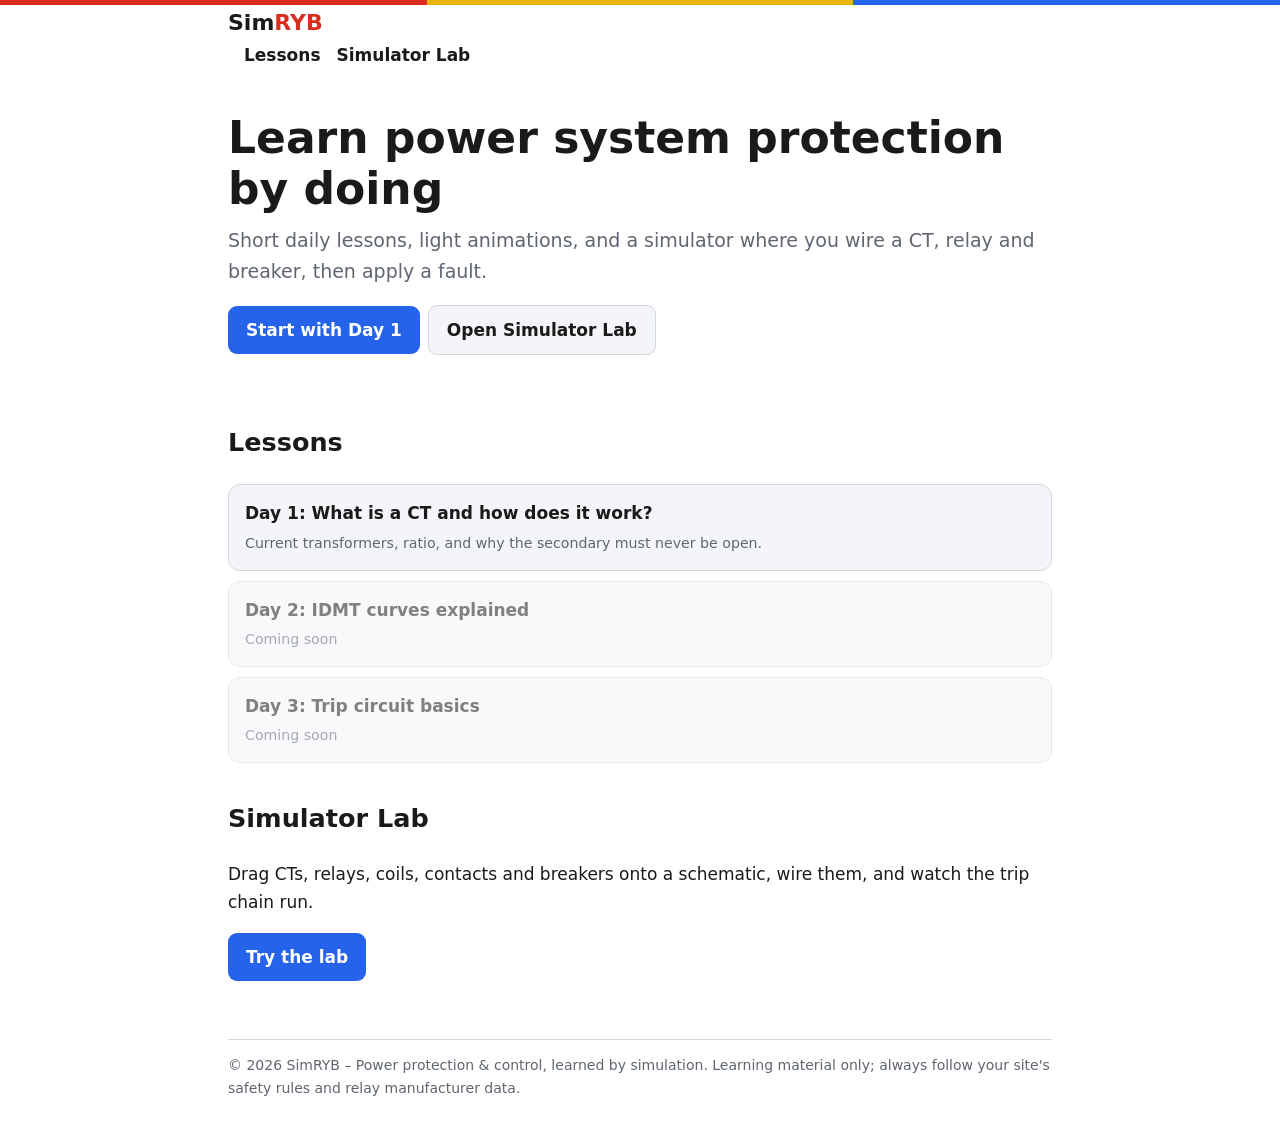
==== index.html @ b4230257 "Add files via upload" ====
<!DOCTYPE html><html lang="en"><head><meta charset="utf-8"><meta name="viewport" content="width=device-width,initial-scale=1"><title>Learn power system protection by simulation</title>
<meta name="description" content="Daily lessons on power system protection and control with animations and a free browser simulator for CT, relay, trip circuit and breaker logic."><link rel="canonical" href="https://simryb.com/"><link rel="stylesheet" href="style.css"></head>
<body data-root=""><div id="hd"></div><main class="w">
<section class="hero"><h1>Learn power system protection by doing</h1><p>Short daily lessons, light animations, and a simulator where you wire a CT, relay and breaker, then apply a fault.</p>
<a class="btn" href="lessons/what-is-a-ct.html">Start with Day 1</a><a class="btn o" href="lab.html">Open Simulator Lab</a></section>
<h2>Lessons</h2>
<a class="card" href="lessons/what-is-a-ct.html"><b>Day 1: What is a CT and how does it work?</b><br><small>Current transformers, ratio, and why the secondary must never be open.</small></a>
<div class="card soon"><b>Day 2: IDMT curves explained</b><br><small>Coming soon</small></div>
<div class="card soon"><b>Day 3: Trip circuit basics</b><br><small>Coming soon</small></div>
<h2>Simulator Lab</h2><p>Drag CTs, relays, coils, contacts and breakers onto a schematic, wire them, and watch the trip chain run.</p><a class="btn" href="lab.html">Try the lab</a>
</main><div id="ft"></div><script src="site.js"></script></body></html>
---- style.css ----
:root{--bg:#fff;--fg:#1a1a1a;--mut:#5f6670;--card:#f3f5f8;--bd:#d3d8df;--r:#d92d20;--y:#eab308;--b:#2563eb;color-scheme:light dark}
@media(prefers-color-scheme:dark){:root{--bg:#14161a;--fg:#e8e8e8;--mut:#a0a6ae;--card:#1f2329;--bd:#3a3f47}}
*{box-sizing:border-box}body{margin:0;background:var(--bg);color:var(--fg);font:17px/1.65 system-ui,-apple-system,Segoe UI,Roboto,sans-serif}
.w{max-width:860px;margin:0 auto;padding:0 18px}a{color:var(--b)}
.bar{display:flex;height:5px}.bar i{flex:1}.bar i:nth-child(1){background:var(--r)}.bar i:nth-child(2){background:var(--y)}.bar i:nth-child(3){background:var(--b)}
header .w{display:flex;justify-content:space-between;align-items:center;padding-top:12px;padding-bottom:12px}
.logo{font-size:22px;font-weight:800;text-decoration:none;color:var(--fg)}.logo b{color:var(--r)}nav a{margin-left:16px;text-decoration:none;font-weight:600;color:var(--fg)}
.hero{padding:44px 0 24px}.hero h1{font-size:clamp(28px,6vw,44px);line-height:1.15;margin:0 0 10px}.hero p{color:var(--mut);font-size:19px;margin:0 0 18px}
.btn{display:inline-block;background:var(--b);color:#fff;padding:10px 18px;border-radius:9px;text-decoration:none;font-weight:600;margin:0 8px 8px 0}.btn.o{background:var(--card);color:var(--fg);border:1px solid var(--bd)}
.card{display:block;background:var(--card);border:1px solid var(--bd);border-radius:12px;padding:14px 16px;margin:10px 0;text-decoration:none;color:var(--fg)}.card small{color:var(--mut)}.card.soon{opacity:.55}
h2{margin-top:34px}.fig{background:var(--card);border:1px solid var(--bd);border-radius:12px;padding:10px;margin:18px 0}.fig svg{width:100%;height:auto}.fig figcaption{color:var(--mut);font-size:14px;text-align:center}
.try{background:var(--card);border:1px solid var(--bd);border-radius:12px;padding:14px;margin:18px 0}.try input{width:100%}.try output{font-weight:700}
footer{margin:50px 0 24px;color:var(--mut);font-size:14px;border-top:1px solid var(--bd);padding-top:14px}
.flow{stroke-dasharray:10 8;animation:mv 1.2s linear infinite}.flow2{stroke-dasharray:6 6;animation:mv 1.8s linear infinite}@keyframes mv{to{stroke-dashoffset:-32}}
@media(prefers-reduced-motion:reduce){.flow,.flow2{animation:none}}
iframe{width:100%;height:82vh;border:1px solid var(--bd);border-radius:10px}
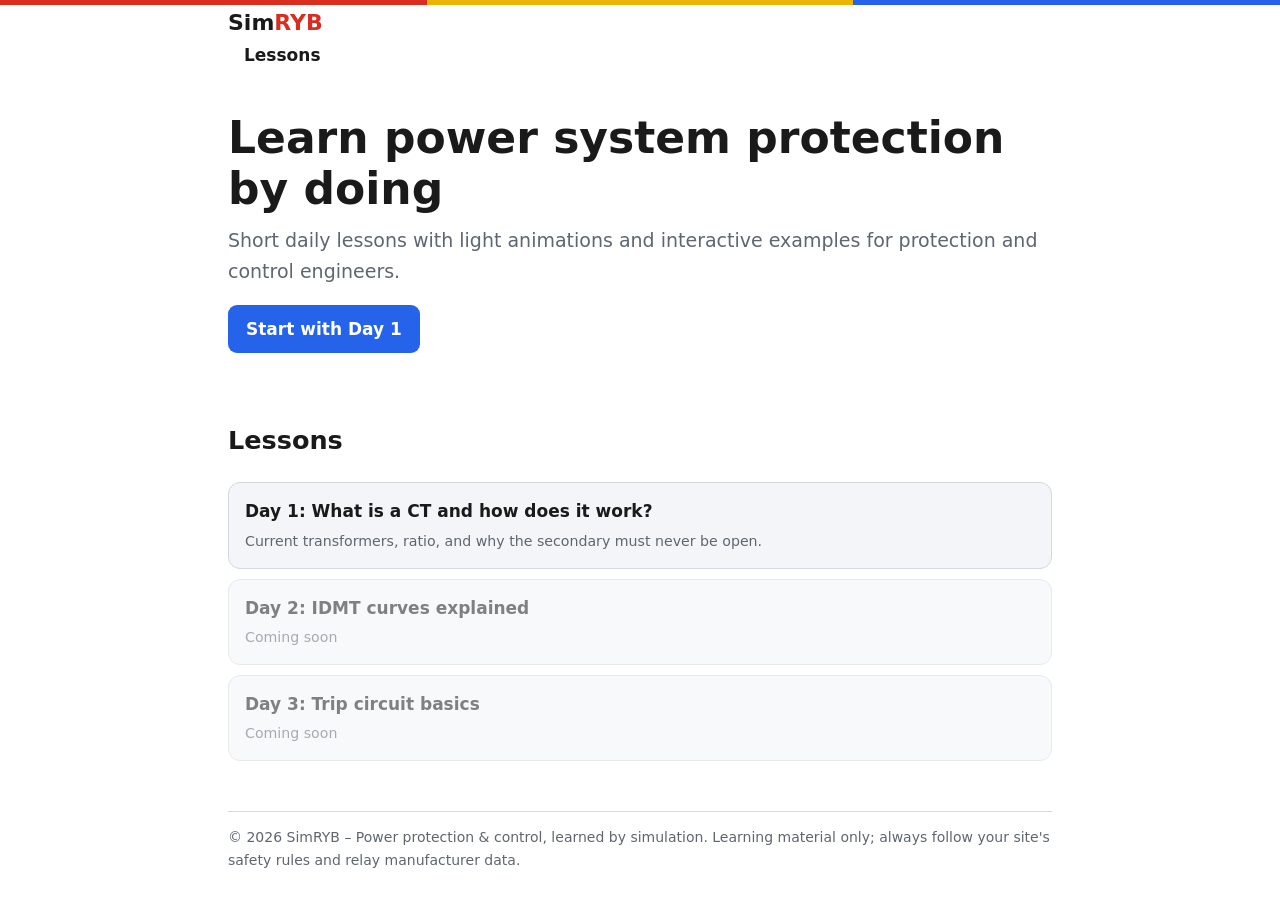
==== commit c89675da: "Add files via upload" ====
--- a/index.html
+++ b/index.html
@@ -1,11 +1,10 @@
 <!DOCTYPE html><html lang="en"><head><meta charset="utf-8"><meta name="viewport" content="width=device-width,initial-scale=1"><title>Learn power system protection by simulation</title>
-<meta name="description" content="Daily lessons on power system protection and control with animations and a free browser simulator for CT, relay, trip circuit and breaker logic."><link rel="canonical" href="https://simryb.com/"><link rel="stylesheet" href="style.css"></head>
+<meta name="description" content="Daily lessons on power system protection and control with simple animations and interactive examples."><link rel="canonical" href="https://simryb.com/"><link rel="stylesheet" href="style.css"></head>
 <body data-root=""><div id="hd"></div><main class="w">
-<section class="hero"><h1>Learn power system protection by doing</h1><p>Short daily lessons, light animations, and a simulator where you wire a CT, relay and breaker, then apply a fault.</p>
-<a class="btn" href="lessons/what-is-a-ct.html">Start with Day 1</a><a class="btn o" href="lab.html">Open Simulator Lab</a></section>
+<section class="hero"><h1>Learn power system protection by doing</h1><p>Short daily lessons with light animations and interactive examples for protection and control engineers.</p>
+<a class="btn" href="lessons/what-is-a-ct.html">Start with Day 1</a></section>
 <h2>Lessons</h2>
 <a class="card" href="lessons/what-is-a-ct.html"><b>Day 1: What is a CT and how does it work?</b><br><small>Current transformers, ratio, and why the secondary must never be open.</small></a>
 <div class="card soon"><b>Day 2: IDMT curves explained</b><br><small>Coming soon</small></div>
 <div class="card soon"><b>Day 3: Trip circuit basics</b><br><small>Coming soon</small></div>
-<h2>Simulator Lab</h2><p>Drag CTs, relays, coils, contacts and breakers onto a schematic, wire them, and watch the trip chain run.</p><a class="btn" href="lab.html">Try the lab</a>
 </main><div id="ft"></div><script src="site.js"></script></body></html>
